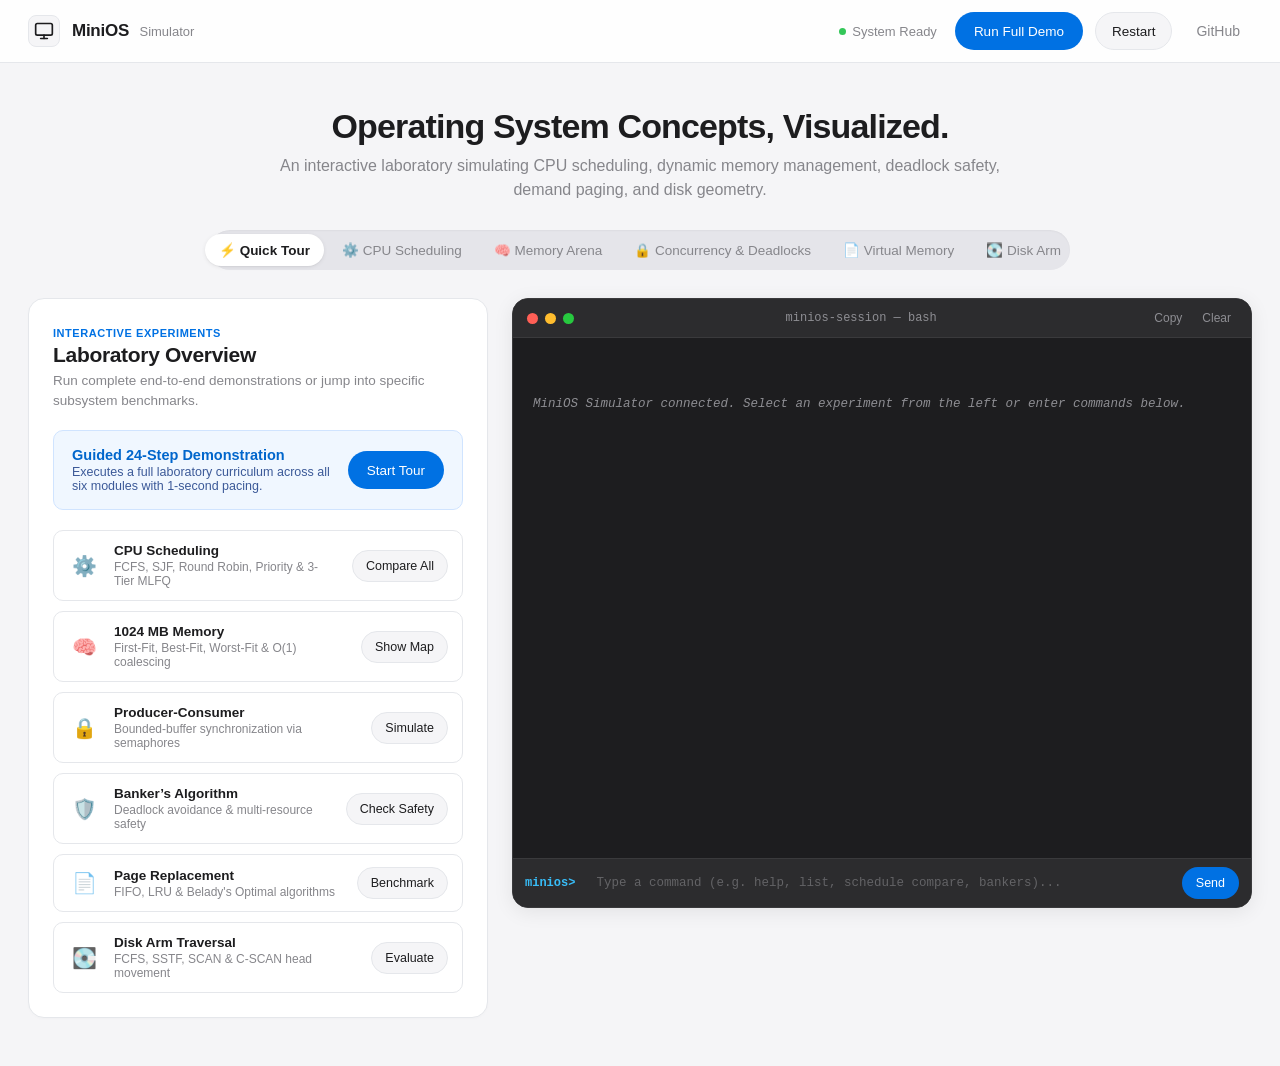
==== index.html @ 54616dd8 "feat(ui): redesign web UI with Apple Minimal Light aesthetic and segmented module tabs" ====
<!DOCTYPE html>
<html lang="en">
<head>
  <meta charset="UTF-8">
  <meta name="viewport" content="width=device-width, initial-scale=1.0">
  <title>MiniOS — Operating System Simulator</title>
  <link rel="stylesheet" href="style.css?v=3.0">
</head>
<body>

  <!-- Top Navigation Bar (Apple Minimal Light) -->
  <header class="navbar">
    <div class="nav-container">
      <div class="nav-brand">
        <div class="nav-logo">
          <svg width="20" height="20" viewBox="0 0 24 24" fill="none" stroke="currentColor" stroke-width="2" stroke-linecap="round" stroke-linejoin="round">
            <rect x="2" y="3" width="20" height="14" rx="2" ry="2"></rect>
            <line x1="8" y1="21" x2="16" y2="21"></line>
            <line x1="12" y1="17" x2="12" y2="21"></line>
          </svg>
        </div>
        <div>
          <span class="brand-title">MiniOS</span>
          <span class="brand-tag">Simulator</span>
        </div>
      </div>

      <div class="nav-actions">
        <span class="status-indicator" id="statusBadge">
          <span class="status-dot"></span>
          System Ready
        </span>
        <button class="btn btn-primary" id="fullDemoBtn" onclick="toggleFullDemo()">Run Full Demo</button>
        <button class="btn btn-secondary" onclick="resetSession()">Restart</button>
        <a href="https://github.com/aarushdubey/MiniOS" target="_blank" class="nav-link">GitHub</a>
      </div>
    </div>
  </header>

  <!-- Main Content Lane -->
  <main class="page-body">
    <div class="content-wrapper">

      <!-- Hero Header -->
      <section class="hero-header">
        <h1 class="hero-title">Operating System Concepts, Visualized.</h1>
        <p class="hero-subtext">
          An interactive laboratory simulating CPU scheduling, dynamic memory management, deadlock safety, demand paging, and disk geometry.
        </p>
      </section>

      <!-- Apple Segmented Control (Module Switcher) -->
      <nav class="segmented-control" role="tablist">
        <button class="seg-btn active" onclick="switchTab('overview')" id="tabBtn-overview" role="tab" aria-selected="true">
          <span>⚡ Quick Tour</span>
        </button>
        <button class="seg-btn" onclick="switchTab('cpu')" id="tabBtn-cpu" role="tab" aria-selected="false">
          <span>⚙️ CPU Scheduling</span>
        </button>
        <button class="seg-btn" onclick="switchTab('memory')" id="tabBtn-memory" role="tab" aria-selected="false">
          <span>🧠 Memory Arena</span>
        </button>
        <button class="seg-btn" onclick="switchTab('sync')" id="tabBtn-sync" role="tab" aria-selected="false">
          <span>🔒 Concurrency &amp; Deadlocks</span>
        </button>
        <button class="seg-btn" onclick="switchTab('paging')" id="tabBtn-paging" role="tab" aria-selected="false">
          <span>📄 Virtual Memory</span>
        </button>
        <button class="seg-btn" onclick="switchTab('disk')" id="tabBtn-disk" role="tab" aria-selected="false">
          <span>💽 Disk Arm</span>
        </button>
      </nav>

      <!-- Workspace: 2-Column Split (Module Controls + macOS Terminal Window) -->
      <div class="workspace-grid">

        <!-- Left Column: Active Module Panel -->
        <section class="panel-column">

          <!-- TAB 1: OVERVIEW & QUICK TOUR -->
          <div class="module-card tab-pane active" id="tab-overview">
            <div class="card-header-clean">
              <span class="card-eyebrow">Interactive Experiments</span>
              <h2 class="card-title">Laboratory Overview</h2>
              <p class="card-desc">Run complete end-to-end demonstrations or jump into specific subsystem benchmarks.</p>
            </div>

            <!-- Hero Action Box -->
            <div class="hero-action-box">
              <div class="action-box-content">
                <h3>Guided 24-Step Demonstration</h3>
                <p>Executes a full laboratory curriculum across all six modules with 1-second pacing.</p>
              </div>
              <button class="btn btn-primary" onclick="toggleFullDemo()">Start Tour</button>
            </div>

            <div class="overview-grid">
              <!-- Item 1 -->
              <div class="overview-tile" onclick="switchTab('cpu')">
                <div class="tile-icon">⚙️</div>
                <div class="tile-body">
                  <h4>CPU Scheduling</h4>
                  <p>FCFS, SJF, Round Robin, Priority &amp; 3-Tier MLFQ</p>
                </div>
                <button class="btn btn-secondary btn-sm" onclick="event.stopPropagation(); runCommand('schedule compare')">Compare All</button>
              </div>

              <!-- Item 2 -->
              <div class="overview-tile" onclick="switchTab('memory')">
                <div class="tile-icon">🧠</div>
                <div class="tile-body">
                  <h4>1024 MB Memory</h4>
                  <p>First-Fit, Best-Fit, Worst-Fit &amp; O(1) coalescing</p>
                </div>
                <button class="btn btn-secondary btn-sm" onclick="event.stopPropagation(); runCommand('mem_status')">Show Map</button>
              </div>

              <!-- Item 3 -->
              <div class="overview-tile" onclick="switchTab('sync')">
                <div class="tile-icon">🔒</div>
                <div class="tile-body">
                  <h4>Producer-Consumer</h4>
                  <p>Bounded-buffer synchronization via semaphores</p>
                </div>
                <button class="btn btn-secondary btn-sm" onclick="event.stopPropagation(); runCommand('producer_consumer')">Simulate</button>
              </div>

              <!-- Item 4 -->
              <div class="overview-tile" onclick="switchTab('sync')">
                <div class="tile-icon">🛡️</div>
                <div class="tile-body">
                  <h4>Banker’s Algorithm</h4>
                  <p>Deadlock avoidance &amp; multi-resource safety</p>
                </div>
                <button class="btn btn-secondary btn-sm" onclick="event.stopPropagation(); runBankers()">Check Safety</button>
              </div>

              <!-- Item 5 -->
              <div class="overview-tile" onclick="switchTab('paging')">
                <div class="tile-icon">📄</div>
                <div class="tile-body">
                  <h4>Page Replacement</h4>
                  <p>FIFO, LRU &amp; Belady's Optimal algorithms</p>
                </div>
                <button class="btn btn-secondary btn-sm" onclick="event.stopPropagation(); runPage('compare')">Benchmark</button>
              </div>

              <!-- Item 6 -->
              <div class="overview-tile" onclick="switchTab('disk')">
                <div class="tile-icon">💽</div>
                <div class="tile-body">
                  <h4>Disk Arm Traversal</h4>
                  <p>FCFS, SSTF, SCAN &amp; C-SCAN head movement</p>
                </div>
                <button class="btn btn-secondary btn-sm" onclick="event.stopPropagation(); runDisk('compare')">Evaluate</button>
              </div>
            </div>
          </div>

          <!-- TAB 2: CPU SCHEDULING -->
          <div class="module-card tab-pane" id="tab-cpu">
            <div class="card-header-clean">
              <span class="card-eyebrow">Unit II • Process Management</span>
              <h2 class="card-title">CPU Scheduling &amp; Process Control</h2>
              <p class="card-desc">Create processes in the Process Table (PCB) and test dispatching policies.</p>
            </div>

            <!-- Form: Create Process -->
            <div class="form-section">
              <label class="section-label">Create Process</label>
              <div class="input-grid-4">
                <div class="field">
                  <span class="field-label">Name</span>
                  <input type="text" id="procName" value="P1" placeholder="P1">
                </div>
                <div class="field">
                  <span class="field-label">Burst (ms)</span>
                  <input type="number" id="procBurst" value="5" min="1">
                </div>
                <div class="field">
                  <span class="field-label">Priority</span>
                  <input type="number" id="procPriority" value="2" min="1" max="10">
                </div>
                <div class="field">
                  <span class="field-label">Arrival</span>
                  <input type="number" id="procArrival" value="0" min="0">
                </div>
              </div>

              <div class="button-row">
                <button class="btn btn-primary btn-sm" onclick="createProcess()">Add Process</button>
                <button class="btn btn-secondary btn-sm" onclick="loadSampleProcesses()">Load Sample Jobs (P1–P5)</button>
                <button class="btn btn-secondary btn-sm" onclick="runCommand('list')">List PCB Table</button>
                <button class="btn btn-outline-danger btn-sm" onclick="runCommand('clear_all')">Clear All</button>
              </div>
            </div>

            <!-- Form: Schedulers -->
            <div class="form-section">
              <label class="section-label">Run Scheduling Algorithms</label>
              <div class="button-wrap">
                <button class="btn btn-secondary btn-sm" onclick="runCommand('schedule fcfs')">FCFS</button>
                <button class="btn btn-secondary btn-sm" onclick="runCommand('schedule sjf')">SJF (Shortest Job)</button>
                <button class="btn btn-secondary btn-sm" onclick="runCommand('schedule priority')">Priority</button>
                <button class="btn btn-secondary btn-sm" onclick="runCommand('schedule mlfq')">MLFQ (3 Tiers)</button>
              </div>

              <!-- Round Robin Row -->
              <div class="inline-control-row">
                <span class="inline-label">Round Robin Quantum:</span>
                <input type="number" id="rrQuantum" value="2" min="1" class="compact-input">
                <button class="btn btn-secondary btn-sm" onclick="runRR()">Run RR</button>
              </div>

              <!-- Compare All CTA -->
              <div class="cta-banner">
                <button class="btn btn-primary w-full" onclick="runCommand('schedule compare')">
                  Compare All 5 Algorithms Side-by-Side
                </button>
              </div>
            </div>

            <!-- Terminate Process -->
            <div class="form-section">
              <div class="inline-control-row">
                <span class="inline-label">Kill Process by PID:</span>
                <input type="number" id="killPid" value="0" min="0" class="compact-input">
                <button class="btn btn-outline-danger btn-sm" onclick="killProcess()">Terminate</button>
              </div>
            </div>
          </div>

          <!-- TAB 3: MEMORY MANAGEMENT -->
          <div class="module-card tab-pane" id="tab-memory">
            <div class="card-header-clean">
              <span class="card-eyebrow">Unit III • Memory Hierarchy</span>
              <h2 class="card-title">1024 MB Dynamic Memory Arena</h2>
              <p class="card-desc">Contiguous partition allocation with First-Fit, Best-Fit, Worst-Fit and bidirectional coalescing.</p>
            </div>

            <div class="form-section">
              <label class="section-label">Memory Request</label>
              <div class="input-grid-3">
                <div class="field">
                  <span class="field-label">Process Tag</span>
                  <input type="text" id="memProcName" value="P1">
                </div>
                <div class="field">
                  <span class="field-label">Size (MB)</span>
                  <input type="number" id="memSize" value="128" min="1" max="1024">
                </div>
                <div class="field">
                  <span class="field-label">Placement Policy</span>
                  <select id="memPolicy" class="select-field">
                    <option value="ff">First Fit (ff)</option>
                    <option value="bf">Best Fit (bf)</option>
                    <option value="wf">Worst Fit (wf)</option>
                  </select>
                </div>
              </div>

              <div class="button-row">
                <button class="btn btn-primary btn-sm" onclick="allocMemory()">Allocate Block</button>
                <button class="btn btn-secondary btn-sm" onclick="freeMemory()">Free Block</button>
                <button class="btn btn-secondary btn-sm" onclick="runCommand('mem_status')">Show Memory Map</button>
                <button class="btn btn-outline-danger btn-sm" onclick="runCommand('mem_reset')">Reset Arena</button>
              </div>
            </div>

            <div class="note-box">
              <strong>Coalescing Mechanism:</strong> When a memory block is freed, MiniOS checks adjacent neighbor nodes in the doubly-linked arena and merges them in O(1) time to eliminate external fragmentation.
            </div>
          </div>

          <!-- TAB 4: CONCURRENCY & DEADLOCKS -->
          <div class="module-card tab-pane" id="tab-sync">
            <div class="card-header-clean">
              <span class="card-eyebrow">Unit III • Synchronization &amp; Deadlocks</span>
              <h2 class="card-title">Concurrency &amp; Safety Verification</h2>
              <p class="card-desc">Simulate Dijkstra’s counting semaphores and evaluate resource-allocation safety states.</p>
            </div>

            <!-- Bounded Buffer -->
            <div class="form-section">
              <label class="section-label">Producer-Consumer (5-Slot Bounded Buffer)</label>
              <p class="field-help">Governed by counting semaphores <code>empty=5</code>, <code>full=0</code>, and binary semaphore <code>mutex=1</code>.</p>
              <div class="button-row">
                <button class="btn btn-primary btn-sm" onclick="runCommand('producer_consumer')">Run Full Simulation</button>
                <button class="btn btn-secondary btn-sm" onclick="runCommand('sync_produce')">Produce Step</button>
                <button class="btn btn-secondary btn-sm" onclick="runCommand('sync_consume')">Consume Step</button>
              </div>
            </div>

            <!-- Banker's Algorithm -->
            <div class="form-section">
              <label class="section-label">Banker’s Deadlock Avoidance Algorithm</label>
              <p class="field-help">Checks whether resources can be allocated without leading to circular wait (Dijkstra’s safety condition: <code>Need[i] &le; Work</code>).</p>
              <div class="button-row">
                <button class="btn btn-primary btn-sm" onclick="runBankers()">Verify Safe State &amp; Sequence</button>
              </div>
            </div>
          </div>

          <!-- TAB 5: VIRTUAL MEMORY -->
          <div class="module-card tab-pane" id="tab-paging">
            <div class="card-header-clean">
              <span class="card-eyebrow">Unit III • Virtual Memory Paging</span>
              <h2 class="card-title">Page Replacement Algorithms</h2>
              <p class="card-desc">Simulate demand paging page faults and quantify hit ratios across physical frames.</p>
            </div>

            <div class="form-section">
              <label class="section-label">Paging Configuration</label>
              <div class="input-grid-2">
                <div class="field" style="max-width: 130px;">
                  <span class="field-label">Frames</span>
                  <input type="number" id="pageFrames" value="3" min="1" max="10">
                </div>
                <div class="field">
                  <span class="field-label">Reference String</span>
                  <input type="text" id="pageRef" value="7,0,1,2,0,3,0,4,2,3,0,3">
                </div>
              </div>

              <div class="button-row">
                <button class="btn btn-secondary btn-sm" onclick="runPage('fifo')">FIFO</button>
                <button class="btn btn-secondary btn-sm" onclick="runPage('lru')">LRU</button>
                <button class="btn btn-secondary btn-sm" onclick="runPage('optimal')">Optimal (Bélády)</button>
                <button class="btn btn-primary btn-sm" onclick="runPage('compare')">Compare All 3</button>
              </div>
            </div>

            <div class="preset-pills">
              <span class="inline-label">Workload Presets:</span>
              <button class="pill-chip" onclick="document.getElementById('pageRef').value='7,0,1,2,0,3,0,4,2,3,0,3'; runPage('compare');">Textbook (12 refs)</button>
              <button class="pill-chip" onclick="document.getElementById('pageRef').value='1,2,3,4,1,2,5,1,2,3,4,5'; runPage('compare');">Bélády’s Anomaly Test</button>
            </div>
          </div>

          <!-- TAB 6: DISK ARM SCHEDULING -->
          <div class="module-card tab-pane" id="tab-disk">
            <div class="card-header-clean">
              <span class="card-eyebrow">Unit III • Secondary Storage</span>
              <h2 class="card-title">Disk Arm Head Scheduling</h2>
              <p class="card-desc">Simulate mechanical seek movements across a 200-cylinder magnetic disk track.</p>
            </div>

            <div class="form-section">
              <label class="section-label">Disk Request Queue</label>
              <div class="input-grid-2">
                <div class="field" style="max-width: 140px;">
                  <span class="field-label">Initial Head (0-199)</span>
                  <input type="number" id="diskHead" value="53" min="0" max="199">
                </div>
                <div class="field">
                  <span class="field-label">Cylinder Requests</span>
                  <input type="text" id="diskRequests" value="98,183,37,122,14,124,65,67">
                </div>
              </div>

              <div class="button-row">
                <button class="btn btn-secondary btn-sm" onclick="runDisk('fcfs')">FCFS</button>
                <button class="btn btn-secondary btn-sm" onclick="runDisk('sstf')">SSTF (Shortest Seek)</button>
                <button class="btn btn-secondary btn-sm" onclick="runDisk('scan')">SCAN (Elevator)</button>
                <button class="btn btn-secondary btn-sm" onclick="runDisk('cscan')">C-SCAN (Circular)</button>
                <button class="btn btn-primary btn-sm" onclick="runDisk('compare')">Compare All</button>
              </div>
            </div>

            <div class="note-box">
              <strong>Observation:</strong> SSTF reduces head movement by over 60% relative to FCFS, while SCAN and C-SCAN prevent cylinder starvation.
            </div>
          </div>

        </section>

        <!-- Right Column: macOS Terminal Window (Clean Monospace Console) -->
        <section class="console-column">
          <div class="mac-window">
            
            <!-- Window Titlebar -->
            <div class="window-titlebar">
              <div class="traffic-lights">
                <span class="light red" onclick="clearTerminal()" title="Clear"></span>
                <span class="light yellow" onclick="resetSession()" title="Restart"></span>
                <span class="light green" onclick="toggleFullDemo()" title="Run Demo"></span>
              </div>
              <div class="window-title" id="terminalTitle">minios-session — bash</div>
              <div class="window-actions">
                <button class="window-btn" onclick="copyTerminalText()" title="Copy Output">Copy</button>
                <button class="window-btn" onclick="clearTerminal()" title="Clear Output">Clear</button>
              </div>
            </div>

            <!-- Console Body -->
            <div class="terminal-body" id="terminalOutput">
              <div class="welcome-text">MiniOS Simulator connected. Select an experiment from the left or enter commands below.</div>
            </div>

            <!-- Command Line Input Bar -->
            <div class="command-bar">
              <span class="command-prompt">minios&gt;</span>
              <input type="text" id="cliInput" placeholder="Type a command (e.g. help, list, schedule compare, bankers)..." autocomplete="off">
              <button class="btn btn-primary btn-sm" id="sendBtn" onclick="handleCliSend()">Send</button>
            </div>

          </div>
        </section>

      </div>

    </div>
  </main>

  <script src="app.js?v=3.0"></script>
</body>
</html>
---- style.css ----
/* MiniOS — Apple Minimal Light Design System */

:root {
  /* Apple Minimal Light Palette */
  --primary: #0071E3;
  --secondary: #0066CC;
  --tertiary: #1D1D1F;
  --neutral: #F5F5F7;
  --surface: #FFFFFF;
  --on-surface: #1D1D1F;
  --border: #E5E7EB;
  --border-strong: #D1D5DB;
  --muted: #86868B;
  --error: #D92D20;
  --success: #34C759;

  /* Terminal Window Palette */
  --term-bg: #1D1D1F;
  --term-header: #2C2C2E;
  --term-border: #3A3A3C;
  --term-text: #F5F5F7;
  --term-muted: #8E8E93;

  /* Typography Stack */
  --font-sans: -apple-system, BlinkMacSystemFont, "SF Pro Display", "SF Pro Text", "Helvetica Neue", Helvetica, Arial, sans-serif;
  --font-mono: "SF Mono", "JetBrains Mono", Menlo, Monaco, Consolas, monospace;

  /* Radii */
  --radius-sm: 6px;
  --radius-md: 10px;
  --radius-lg: 16px;
  --radius-xl: 20px;
  --radius-full: 9999px;

  /* Transitions */
  --ease-apple: cubic-bezier(0.16, 1, 0.3, 1);
}

/* Global Reset */
* {
  box-sizing: border-box;
  margin: 0;
  padding: 0;
  -webkit-font-smoothing: antialiased;
  -moz-osx-font-smoothing: grayscale;
}

body {
  background-color: var(--neutral);
  color: var(--on-surface);
  font-family: var(--font-sans);
  min-height: 100vh;
  display: flex;
  flex-direction: column;
  overflow-x: hidden;
}

/* ==========================================================================
   Top Navigation Bar (Apple Style Minimal)
   ========================================================================== */
.navbar {
  position: sticky;
  top: 0;
  z-index: 100;
  background: rgba(255, 255, 255, 0.85);
  backdrop-filter: blur(20px);
  -webkit-backdrop-filter: blur(20px);
  border-bottom: 1px solid var(--border);
}

.nav-container {
  max-width: 1400px;
  margin: 0 auto;
  padding: 12px 28px;
  display: flex;
  align-items: center;
  justify-content: space-between;
}

.nav-brand {
  display: flex;
  align-items: center;
  gap: 12px;
}

.nav-logo {
  width: 32px;
  height: 32px;
  border-radius: 8px;
  background: var(--neutral);
  border: 1px solid var(--border);
  display: flex;
  align-items: center;
  justify-content: center;
  color: var(--tertiary);
}

.brand-title {
  font-size: 17px;
  font-weight: 600;
  color: var(--tertiary);
  letter-spacing: -0.015em;
}

.brand-tag {
  font-size: 13px;
  color: var(--muted);
  margin-left: 6px;
}

.nav-actions {
  display: flex;
  align-items: center;
  gap: 12px;
}

.status-indicator {
  display: inline-flex;
  align-items: center;
  gap: 6px;
  font-size: 13px;
  color: var(--muted);
  font-weight: 400;
  margin-right: 6px;
}

.status-dot {
  width: 7px;
  height: 7px;
  border-radius: 50%;
  background-color: var(--success);
}

.nav-link {
  font-size: 14px;
  color: var(--muted);
  text-decoration: none;
  padding: 8px 12px;
  border-radius: var(--radius-full);
  transition: color 0.15s ease;
}

.nav-link:hover {
  color: var(--primary);
}

/* ==========================================================================
   Page Body & Centered Editorial Container
   ========================================================================== */
.page-body {
  flex: 1;
  padding: 24px 28px 48px;
}

.content-wrapper {
  max-width: 1400px;
  margin: 0 auto;
}

/* Hero Section */
.hero-header {
  text-align: center;
  padding: 20px 0 28px;
  max-width: 760px;
  margin: 0 auto;
}

.hero-title {
  font-size: 34px;
  font-weight: 700;
  line-height: 1.15;
  letter-spacing: -0.025em;
  color: var(--tertiary);
  margin-bottom: 8px;
}

.hero-subtext {
  font-size: 16px;
  line-height: 1.5;
  color: var(--muted);
}

/* ==========================================================================
   Apple Segmented Control (Module Selector Pill Bar)
   ========================================================================== */
.segmented-control {
  display: flex;
  align-items: center;
  justify-content: center;
  gap: 4px;
  background-color: #E5E5EA;
  padding: 4px;
  border-radius: var(--radius-full);
  max-width: 860px;
  margin: 0 auto 28px;
  box-shadow: inset 0 1px 2px rgba(0, 0, 0, 0.04);
}

.seg-btn {
  flex: 1;
  padding: 8px 14px;
  font-size: 13.5px;
  font-weight: 500;
  font-family: var(--font-sans);
  color: var(--muted);
  background: transparent;
  border: none;
  border-radius: var(--radius-full);
  cursor: pointer;
  transition: all 0.2s var(--ease-apple);
  white-space: nowrap;
  display: flex;
  align-items: center;
  justify-content: center;
}

.seg-btn:hover {
  color: var(--tertiary);
}

.seg-btn.active {
  background-color: var(--surface);
  color: var(--tertiary);
  font-weight: 600;
  box-shadow: 0 1px 4px rgba(0, 0, 0, 0.08), 0 1px 1px rgba(0, 0, 0, 0.03);
}

/* ==========================================================================
   Workspace Grid (2-Column Split: Controls + macOS Terminal Window)
   ========================================================================== */
.workspace-grid {
  display: grid;
  grid-template-columns: 460px 1fr;
  gap: 24px;
  align-items: start;
}

/* ==========================================================================
   Module Card Components (Apple Style Cards)
   ========================================================================== */
.panel-column {
  min-width: 0;
}

.module-card {
  background-color: var(--surface);
  border: 1px solid var(--border);
  border-radius: var(--radius-lg);
  padding: 24px;
  box-shadow: 0 1px 3px rgba(0, 0, 0, 0.02);
}

.tab-pane {
  display: none;
}

.tab-pane.active {
  display: block;
  animation: fadeIn 0.2s var(--ease-apple);
}

@keyframes fadeIn {
  from { opacity: 0; transform: translateY(4px); }
  to { opacity: 1; transform: translateY(0); }
}

.card-header-clean {
  margin-bottom: 20px;
}

.card-eyebrow {
  display: inline-block;
  font-size: 11px;
  font-weight: 600;
  text-transform: uppercase;
  letter-spacing: 0.05em;
  color: var(--primary);
  margin-bottom: 4px;
}

.card-title {
  font-size: 21px;
  font-weight: 700;
  letter-spacing: -0.015em;
  color: var(--tertiary);
  margin-bottom: 4px;
}

.card-desc {
  font-size: 13.5px;
  color: var(--muted);
  line-height: 1.45;
}

/* Hero Action Box (Overview) */
.hero-action-box {
  display: flex;
  align-items: center;
  justify-content: space-between;
  gap: 16px;
  background-color: #F0F7FF;
  border: 1px solid #D0E4FF;
  border-radius: var(--radius-md);
  padding: 16px 18px;
  margin-bottom: 20px;
}

.action-box-content h3 {
  font-size: 14.5px;
  font-weight: 600;
  color: var(--secondary);
  margin-bottom: 2px;
}

.action-box-content p {
  font-size: 12.5px;
  color: #3B5998;
}

/* Overview Tiles Grid */
.overview-grid {
  display: grid;
  grid-template-columns: 1fr;
  gap: 10px;
}

.overview-tile {
  display: flex;
  align-items: center;
  gap: 14px;
  padding: 12px 14px;
  border-radius: var(--radius-md);
  border: 1px solid var(--border);
  background-color: var(--surface);
  transition: all 0.15s ease;
  cursor: pointer;
}

.overview-tile:hover {
  background-color: var(--neutral);
  border-color: var(--border-strong);
}

.tile-icon {
  font-size: 20px;
  width: 32px;
  text-align: center;
}

.tile-body {
  flex: 1;
}

.tile-body h4 {
  font-size: 13.5px;
  font-weight: 600;
  color: var(--tertiary);
  margin-bottom: 2px;
}

.tile-body p {
  font-size: 12px;
  color: var(--muted);
}

/* Forms & Fields */
.form-section {
  padding-bottom: 18px;
  margin-bottom: 18px;
  border-bottom: 1px solid var(--border);
}

.form-section:last-child {
  border-bottom: none;
  padding-bottom: 0;
  margin-bottom: 0;
}

.section-label {
  display: block;
  font-size: 12px;
  font-weight: 600;
  text-transform: uppercase;
  letter-spacing: 0.04em;
  color: var(--muted);
  margin-bottom: 10px;
}

.field-help {
  font-size: 12.5px;
  color: var(--muted);
  margin-bottom: 12px;
}

.field-help code {
  font-family: var(--font-mono);
  background-color: var(--neutral);
  padding: 2px 5px;
  border-radius: 4px;
  font-size: 11.5px;
  color: var(--tertiary);
}

.input-grid-4 {
  display: grid;
  grid-template-columns: repeat(4, 1fr);
  gap: 10px;
  margin-bottom: 12px;
}

.input-grid-3 {
  display: grid;
  grid-template-columns: repeat(3, 1fr);
  gap: 10px;
  margin-bottom: 12px;
}

.input-grid-2 {
  display: grid;
  grid-template-columns: auto 1fr;
  gap: 10px;
  margin-bottom: 12px;
}

.field {
  display: flex;
  flex-direction: column;
  gap: 4px;
}

.field-label {
  font-size: 11.5px;
  font-weight: 500;
  color: var(--muted);
}

input[type="text"],
input[type="number"],
select.select-field {
  background-color: var(--surface);
  border: 1px solid var(--border);
  color: var(--tertiary);
  padding: 8px 11px;
  border-radius: var(--radius-md);
  font-size: 13px;
  font-family: var(--font-sans);
  outline: none;
  width: 100%;
  transition: border-color 0.15s ease, box-shadow 0.15s ease;
}

input:focus,
select:focus {
  border-color: var(--primary);
  box-shadow: 0 0 0 3px rgba(0, 113, 227, 0.12);
}

.compact-input {
  width: 70px !important;
  text-align: center;
}

.inline-control-row {
  display: flex;
  align-items: center;
  gap: 10px;
  margin-top: 12px;
}

.inline-label {
  font-size: 13px;
  color: var(--muted);
  font-weight: 500;
}

.button-row {
  display: flex;
  flex-wrap: wrap;
  align-items: center;
  gap: 8px;
}

.button-wrap {
  display: flex;
  flex-wrap: wrap;
  gap: 8px;
  margin-bottom: 12px;
}

.cta-banner {
  margin-top: 14px;
}

.w-full {
  width: 100%;
}

.note-box {
  background-color: var(--neutral);
  border-radius: var(--radius-md);
  padding: 12px 14px;
  font-size: 12.5px;
  line-height: 1.45;
  color: var(--muted);
}

.note-box strong {
  color: var(--tertiary);
}

.preset-pills {
  display: flex;
  align-items: center;
  flex-wrap: wrap;
  gap: 8px;
  margin-top: 12px;
}

.pill-chip {
  background-color: var(--neutral);
  border: 1px solid var(--border);
  border-radius: var(--radius-full);
  padding: 5px 12px;
  font-size: 12px;
  color: var(--secondary);
  cursor: pointer;
  font-family: var(--font-sans);
  transition: all 0.15s ease;
}

.pill-chip:hover {
  background-color: #EAEAEF;
  color: var(--primary);
}

/* ==========================================================================
   Buttons (Apple Capsule Shape)
   ========================================================================== */
.btn {
  display: inline-flex;
  align-items: center;
  justify-content: center;
  border-radius: var(--radius-full);
  font-family: var(--font-sans);
  font-weight: 500;
  font-size: 13.5px;
  cursor: pointer;
  text-decoration: none;
  white-space: nowrap;
  transition: all 0.15s ease;
  border: 1px solid transparent;
}

.btn:active {
  transform: scale(0.98);
}

/* Button Primary: Signature Apple Blue */
.btn-primary {
  background-color: var(--primary);
  color: #FFFFFF;
  padding: 9px 18px;
  height: 38px;
}

.btn-primary:hover {
  background-color: var(--secondary);
}

/* Button Secondary: Subtle Gray Capsule */
.btn-secondary {
  background-color: var(--neutral);
  color: var(--tertiary);
  border-color: var(--border);
  padding: 8px 16px;
  height: 38px;
}

.btn-secondary:hover {
  background-color: #EBEBED;
  border-color: var(--border-strong);
}

/* Button Danger Outline */
.btn-outline-danger {
  background-color: transparent;
  color: var(--error);
  border-color: rgba(217, 45, 32, 0.25);
  padding: 8px 14px;
}

.btn-outline-danger:hover {
  background-color: #FEF2F2;
  border-color: var(--error);
}

.btn-sm {
  height: 32px;
  padding: 6px 13px;
  font-size: 12.5px;
}

/* ==========================================================================
   macOS Terminal Window Screen
   ========================================================================== */
.console-column {
  min-width: 0;
}

.mac-window {
  background-color: var(--term-bg);
  border: 1px solid var(--term-border);
  border-radius: var(--radius-lg);
  overflow: hidden;
  display: flex;
  flex-direction: column;
  box-shadow: 0 4px 20px rgba(0, 0, 0, 0.08);
}

.window-titlebar {
  background-color: var(--term-header);
  border-bottom: 1px solid var(--term-border);
  padding: 10px 14px;
  display: flex;
  align-items: center;
  justify-content: space-between;
}

.traffic-lights {
  display: flex;
  align-items: center;
  gap: 7px;
}

.light {
  width: 11px;
  height: 11px;
  border-radius: 50%;
  display: inline-block;
  cursor: pointer;
}

.light.red { background-color: #FF5F56; }
.light.yellow { background-color: #FFBD2E; }
.light.green { background-color: #27C93F; }

.window-title {
  font-family: var(--font-mono);
  font-size: 12px;
  color: var(--term-muted);
  user-select: none;
}

.window-actions {
  display: flex;
  align-items: center;
  gap: 8px;
}

.window-btn {
  background: transparent;
  border: none;
  color: var(--term-muted);
  font-size: 12px;
  font-family: var(--font-sans);
  cursor: pointer;
  padding: 2px 6px;
  border-radius: 4px;
  transition: color 0.15s ease;
}

.window-btn:hover {
  color: var(--term-text);
  background-color: rgba(255, 255, 255, 0.08);
}

/* Terminal Body */
.terminal-body {
  height: 520px;
  overflow-y: auto;
  padding: 18px 20px;
  font-family: var(--font-mono);
  font-size: 12.5px;
  line-height: 1.55;
  color: var(--term-text);
  white-space: pre-wrap;
  word-break: break-word;
}

.terminal-body::-webkit-scrollbar {
  width: 8px;
}

.terminal-body::-webkit-scrollbar-track {
  background: transparent;
}

.terminal-body::-webkit-scrollbar-thumb {
  background: #3A3A3C;
  border-radius: 4px;
}

.welcome-text {
  color: var(--term-muted);
  margin-bottom: 12px;
  font-style: italic;
}

.step-banner {
  background-color: rgba(0, 113, 227, 0.12);
  border-left: 3px solid var(--primary);
  color: #38BDF8;
  padding: 6px 10px;
  margin: 10px 0;
  font-weight: 500;
  border-radius: 0 4px 4px 0;
}

/* ANSI Colors in Terminal */
.ansi-red { color: #F87171; font-weight: 600; }
.ansi-green { color: #4ADE80; font-weight: 600; }
.ansi-yellow { color: #FDE047; }
.ansi-blue { color: #60A5FA; }
.ansi-magenta { color: #F472B6; }
.ansi-cyan { color: #38BDF8; font-weight: 600; }
.ansi-white { color: #F8FAFC; }

/* Interactive Command Bar */
.command-bar {
  background-color: var(--term-header);
  border-top: 1px solid var(--term-border);
  padding: 8px 12px;
  display: flex;
  align-items: center;
  gap: 10px;
}

.command-prompt {
  font-family: var(--font-mono);
  font-size: 12px;
  color: #38BDF8;
  font-weight: 600;
  user-select: none;
}

.command-bar input {
  flex: 1;
  background: transparent;
  border: none;
  outline: none;
  color: #FFFFFF;
  font-family: var(--font-mono);
  font-size: 12.5px;
}

.command-bar input::placeholder {
  color: #636366;
}

/* ==========================================================================
   Responsive Adaptability (No cut-off at 100%, 67%, or 125%)
   ========================================================================== */
@media (max-width: 1100px) {
  .workspace-grid {
    grid-template-columns: 1fr;
  }

  .terminal-body {
    height: 420px;
  }
}

@media (max-width: 768px) {
  .page-body {
    padding: 16px 16px 36px;
  }

  .segmented-control {
    flex-wrap: wrap;
    border-radius: var(--radius-md);
  }

  .seg-btn {
    flex: 1 1 45%;
    font-size: 12.5px;
  }

  .input-grid-4,
  .input-grid-3 {
    grid-template-columns: 1fr 1fr;
  }
}
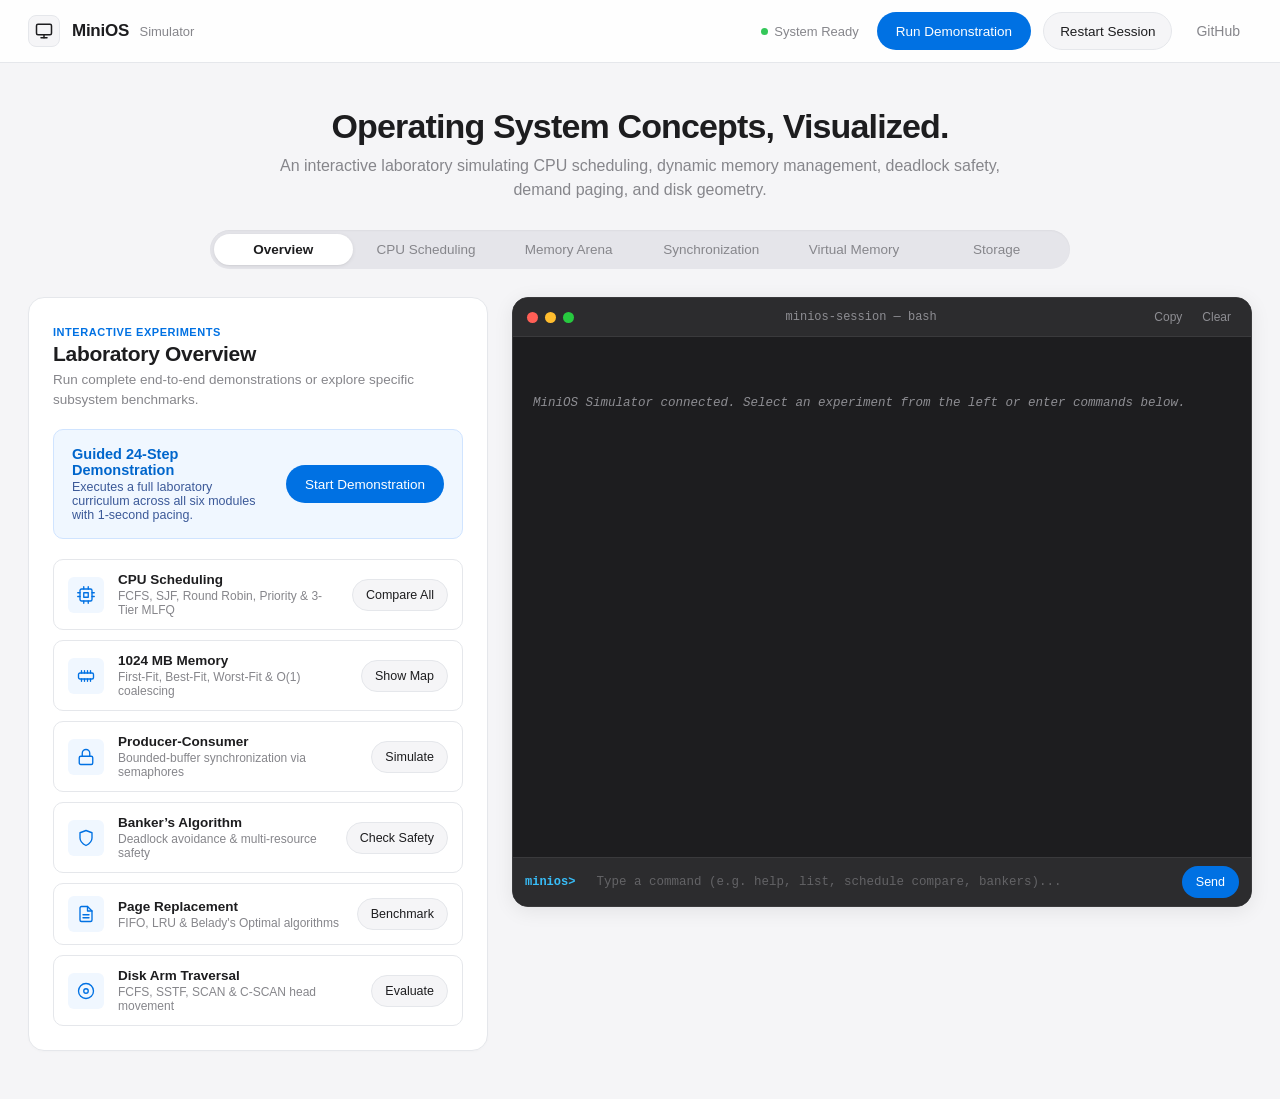
==== commit fa9c36c5: "style(ui): remove all emojis and adopt clean Apple typography and vector symbols" ====
--- a/index.html
+++ b/index.html
@@ -4,7 +4,7 @@
   <meta charset="UTF-8">
   <meta name="viewport" content="width=device-width, initial-scale=1.0">
   <title>MiniOS — Operating System Simulator</title>
-  <link rel="stylesheet" href="style.css?v=3.0">
+  <link rel="stylesheet" href="style.css?v=3.1">
 </head>
 <body>
 
@@ -13,7 +13,7 @@
     <div class="nav-container">
       <div class="nav-brand">
         <div class="nav-logo">
-          <svg width="20" height="20" viewBox="0 0 24 24" fill="none" stroke="currentColor" stroke-width="2" stroke-linecap="round" stroke-linejoin="round">
+          <svg width="18" height="18" viewBox="0 0 24 24" fill="none" stroke="currentColor" stroke-width="2" stroke-linecap="round" stroke-linejoin="round">
             <rect x="2" y="3" width="20" height="14" rx="2" ry="2"></rect>
             <line x1="8" y1="21" x2="16" y2="21"></line>
             <line x1="12" y1="17" x2="12" y2="21"></line>
@@ -30,8 +30,8 @@
           <span class="status-dot"></span>
           System Ready
         </span>
-        <button class="btn btn-primary" id="fullDemoBtn" onclick="toggleFullDemo()">Run Full Demo</button>
-        <button class="btn btn-secondary" onclick="resetSession()">Restart</button>
+        <button class="btn btn-primary" id="fullDemoBtn" onclick="toggleFullDemo()">Run Demonstration</button>
+        <button class="btn btn-secondary" onclick="resetSession()">Restart Session</button>
         <a href="https://github.com/aarushdubey/MiniOS" target="_blank" class="nav-link">GitHub</a>
       </div>
     </div>
@@ -52,22 +52,22 @@
       <!-- Apple Segmented Control (Module Switcher) -->
       <nav class="segmented-control" role="tablist">
         <button class="seg-btn active" onclick="switchTab('overview')" id="tabBtn-overview" role="tab" aria-selected="true">
-          <span>⚡ Quick Tour</span>
+          <span>Overview</span>
         </button>
         <button class="seg-btn" onclick="switchTab('cpu')" id="tabBtn-cpu" role="tab" aria-selected="false">
-          <span>⚙️ CPU Scheduling</span>
+          <span>CPU Scheduling</span>
         </button>
         <button class="seg-btn" onclick="switchTab('memory')" id="tabBtn-memory" role="tab" aria-selected="false">
-          <span>🧠 Memory Arena</span>
+          <span>Memory Arena</span>
         </button>
         <button class="seg-btn" onclick="switchTab('sync')" id="tabBtn-sync" role="tab" aria-selected="false">
-          <span>🔒 Concurrency &amp; Deadlocks</span>
+          <span>Synchronization</span>
         </button>
         <button class="seg-btn" onclick="switchTab('paging')" id="tabBtn-paging" role="tab" aria-selected="false">
-          <span>📄 Virtual Memory</span>
+          <span>Virtual Memory</span>
         </button>
         <button class="seg-btn" onclick="switchTab('disk')" id="tabBtn-disk" role="tab" aria-selected="false">
-          <span>💽 Disk Arm</span>
+          <span>Storage</span>
         </button>
       </nav>
 
@@ -82,7 +82,7 @@
             <div class="card-header-clean">
               <span class="card-eyebrow">Interactive Experiments</span>
               <h2 class="card-title">Laboratory Overview</h2>
-              <p class="card-desc">Run complete end-to-end demonstrations or jump into specific subsystem benchmarks.</p>
+              <p class="card-desc">Run complete end-to-end demonstrations or explore specific subsystem benchmarks.</p>
             </div>
 
             <!-- Hero Action Box -->
@@ -91,13 +91,19 @@
                 <h3>Guided 24-Step Demonstration</h3>
                 <p>Executes a full laboratory curriculum across all six modules with 1-second pacing.</p>
               </div>
-              <button class="btn btn-primary" onclick="toggleFullDemo()">Start Tour</button>
+              <button class="btn btn-primary" onclick="toggleFullDemo()">Start Demonstration</button>
             </div>
 
             <div class="overview-grid">
-              <!-- Item 1 -->
+              <!-- Item 1: CPU Scheduling -->
               <div class="overview-tile" onclick="switchTab('cpu')">
-                <div class="tile-icon">⚙️</div>
+                <div class="tile-icon">
+                  <svg width="18" height="18" viewBox="0 0 24 24" fill="none" stroke="currentColor" stroke-width="1.8" stroke-linecap="round" stroke-linejoin="round">
+                    <rect x="4" y="4" width="16" height="16" rx="2"></rect>
+                    <rect x="9" y="9" width="6" height="6"></rect>
+                    <path d="M9 1v3M15 1v3M9 20v3M15 20v3M20 9h3M20 14h3M1 9h3M1 14h3"></path>
+                  </svg>
+                </div>
                 <div class="tile-body">
                   <h4>CPU Scheduling</h4>
                   <p>FCFS, SJF, Round Robin, Priority &amp; 3-Tier MLFQ</p>
@@ -105,9 +111,14 @@
                 <button class="btn btn-secondary btn-sm" onclick="event.stopPropagation(); runCommand('schedule compare')">Compare All</button>
               </div>
 
-              <!-- Item 2 -->
+              <!-- Item 2: Memory Arena -->
               <div class="overview-tile" onclick="switchTab('memory')">
-                <div class="tile-icon">🧠</div>
+                <div class="tile-icon">
+                  <svg width="18" height="18" viewBox="0 0 24 24" fill="none" stroke="currentColor" stroke-width="1.8" stroke-linecap="round" stroke-linejoin="round">
+                    <path d="M6 19v-3M10 19v-3M14 19v-3M18 19v-3M6 8V5M10 8V5M14 8V5M18 8V5"></path>
+                    <rect x="2" y="8" width="20" height="8" rx="2"></rect>
+                  </svg>
+                </div>
                 <div class="tile-body">
                   <h4>1024 MB Memory</h4>
                   <p>First-Fit, Best-Fit, Worst-Fit &amp; O(1) coalescing</p>
@@ -115,9 +126,14 @@
                 <button class="btn btn-secondary btn-sm" onclick="event.stopPropagation(); runCommand('mem_status')">Show Map</button>
               </div>
 
-              <!-- Item 3 -->
+              <!-- Item 3: Concurrency -->
               <div class="overview-tile" onclick="switchTab('sync')">
-                <div class="tile-icon">🔒</div>
+                <div class="tile-icon">
+                  <svg width="18" height="18" viewBox="0 0 24 24" fill="none" stroke="currentColor" stroke-width="1.8" stroke-linecap="round" stroke-linejoin="round">
+                    <rect x="3" y="11" width="18" height="11" rx="2" ry="2"></rect>
+                    <path d="M7 11V7a5 5 0 0 1 10 0v4"></path>
+                  </svg>
+                </div>
                 <div class="tile-body">
                   <h4>Producer-Consumer</h4>
                   <p>Bounded-buffer synchronization via semaphores</p>
@@ -125,9 +141,13 @@
                 <button class="btn btn-secondary btn-sm" onclick="event.stopPropagation(); runCommand('producer_consumer')">Simulate</button>
               </div>
 
-              <!-- Item 4 -->
+              <!-- Item 4: Deadlocks -->
               <div class="overview-tile" onclick="switchTab('sync')">
-                <div class="tile-icon">🛡️</div>
+                <div class="tile-icon">
+                  <svg width="18" height="18" viewBox="0 0 24 24" fill="none" stroke="currentColor" stroke-width="1.8" stroke-linecap="round" stroke-linejoin="round">
+                    <path d="M12 22s8-4 8-10V5l-8-3-8 3v7c0 6 8 10 8 10z"></path>
+                  </svg>
+                </div>
                 <div class="tile-body">
                   <h4>Banker’s Algorithm</h4>
                   <p>Deadlock avoidance &amp; multi-resource safety</p>
@@ -135,9 +155,16 @@
                 <button class="btn btn-secondary btn-sm" onclick="event.stopPropagation(); runBankers()">Check Safety</button>
               </div>
 
-              <!-- Item 5 -->
+              <!-- Item 5: Virtual Memory -->
               <div class="overview-tile" onclick="switchTab('paging')">
-                <div class="tile-icon">📄</div>
+                <div class="tile-icon">
+                  <svg width="18" height="18" viewBox="0 0 24 24" fill="none" stroke="currentColor" stroke-width="1.8" stroke-linecap="round" stroke-linejoin="round">
+                    <path d="M14 2H6a2 2 0 0 0-2 2v16a2 2 0 0 0 2 2h12a2 2 0 0 0 2-2V8z"></path>
+                    <polyline points="14 2 14 8 20 8"></polyline>
+                    <line x1="16" y1="13" x2="8" y2="13"></line>
+                    <line x1="16" y1="17" x2="8" y2="17"></line>
+                  </svg>
+                </div>
                 <div class="tile-body">
                   <h4>Page Replacement</h4>
                   <p>FIFO, LRU &amp; Belady's Optimal algorithms</p>
@@ -145,9 +172,14 @@
                 <button class="btn btn-secondary btn-sm" onclick="event.stopPropagation(); runPage('compare')">Benchmark</button>
               </div>
 
-              <!-- Item 6 -->
+              <!-- Item 6: Disk Arm -->
               <div class="overview-tile" onclick="switchTab('disk')">
-                <div class="tile-icon">💽</div>
+                <div class="tile-icon">
+                  <svg width="18" height="18" viewBox="0 0 24 24" fill="none" stroke="currentColor" stroke-width="1.8" stroke-linecap="round" stroke-linejoin="round">
+                    <circle cx="12" cy="12" r="10"></circle>
+                    <circle cx="12" cy="12" r="3"></circle>
+                  </svg>
+                </div>
                 <div class="tile-body">
                   <h4>Disk Arm Traversal</h4>
                   <p>FCFS, SSTF, SCAN &amp; C-SCAN head movement</p>
@@ -160,8 +192,8 @@
           <!-- TAB 2: CPU SCHEDULING -->
           <div class="module-card tab-pane" id="tab-cpu">
             <div class="card-header-clean">
-              <span class="card-eyebrow">Unit II • Process Management</span>
-              <h2 class="card-title">CPU Scheduling &amp; Process Control</h2>
+              <span class="card-eyebrow">Process Management</span>
+              <h2 class="card-title">CPU Scheduling &amp; Dispatching</h2>
               <p class="card-desc">Create processes in the Process Table (PCB) and test dispatching policies.</p>
             </div>
 
@@ -189,8 +221,8 @@
 
               <div class="button-row">
                 <button class="btn btn-primary btn-sm" onclick="createProcess()">Add Process</button>
-                <button class="btn btn-secondary btn-sm" onclick="loadSampleProcesses()">Load Sample Jobs (P1–P5)</button>
-                <button class="btn btn-secondary btn-sm" onclick="runCommand('list')">List PCB Table</button>
+                <button class="btn btn-secondary btn-sm" onclick="loadSampleProcesses()">Load Workload (P1–P5)</button>
+                <button class="btn btn-secondary btn-sm" onclick="runCommand('list')">Inspect Process Table</button>
                 <button class="btn btn-outline-danger btn-sm" onclick="runCommand('clear_all')">Clear All</button>
               </div>
             </div>
@@ -215,7 +247,7 @@
               <!-- Compare All CTA -->
               <div class="cta-banner">
                 <button class="btn btn-primary w-full" onclick="runCommand('schedule compare')">
-                  Compare All 5 Algorithms Side-by-Side
+                  Compare All Scheduling Policies Side-by-Side
                 </button>
               </div>
             </div>
@@ -223,7 +255,7 @@
             <!-- Terminate Process -->
             <div class="form-section">
               <div class="inline-control-row">
-                <span class="inline-label">Kill Process by PID:</span>
+                <span class="inline-label">Terminate Process by PID:</span>
                 <input type="number" id="killPid" value="0" min="0" class="compact-input">
                 <button class="btn btn-outline-danger btn-sm" onclick="killProcess()">Terminate</button>
               </div>
@@ -233,7 +265,7 @@
           <!-- TAB 3: MEMORY MANAGEMENT -->
           <div class="module-card tab-pane" id="tab-memory">
             <div class="card-header-clean">
-              <span class="card-eyebrow">Unit III • Memory Hierarchy</span>
+              <span class="card-eyebrow">Memory Management</span>
               <h2 class="card-title">1024 MB Dynamic Memory Arena</h2>
               <p class="card-desc">Contiguous partition allocation with First-Fit, Best-Fit, Worst-Fit and bidirectional coalescing.</p>
             </div>
@@ -262,22 +294,22 @@
               <div class="button-row">
                 <button class="btn btn-primary btn-sm" onclick="allocMemory()">Allocate Block</button>
                 <button class="btn btn-secondary btn-sm" onclick="freeMemory()">Free Block</button>
-                <button class="btn btn-secondary btn-sm" onclick="runCommand('mem_status')">Show Memory Map</button>
+                <button class="btn btn-secondary btn-sm" onclick="runCommand('mem_status')">Inspect Memory Arena</button>
                 <button class="btn btn-outline-danger btn-sm" onclick="runCommand('mem_reset')">Reset Arena</button>
               </div>
             </div>
 
             <div class="note-box">
-              <strong>Coalescing Mechanism:</strong> When a memory block is freed, MiniOS checks adjacent neighbor nodes in the doubly-linked arena and merges them in O(1) time to eliminate external fragmentation.
+              <strong>Coalescing Mechanism:</strong> When a memory block is freed, MiniOS inspects adjacent neighbor nodes in the doubly-linked arena and merges them in O(1) time to eliminate external fragmentation.
             </div>
           </div>
 
           <!-- TAB 4: CONCURRENCY & DEADLOCKS -->
           <div class="module-card tab-pane" id="tab-sync">
             <div class="card-header-clean">
-              <span class="card-eyebrow">Unit III • Synchronization &amp; Deadlocks</span>
+              <span class="card-eyebrow">Synchronization &amp; Deadlocks</span>
               <h2 class="card-title">Concurrency &amp; Safety Verification</h2>
-              <p class="card-desc">Simulate Dijkstra’s counting semaphores and evaluate resource-allocation safety states.</p>
+              <p class="card-desc">Inspect Dijkstra’s counting semaphores and evaluate resource-allocation safety states.</p>
             </div>
 
             <!-- Bounded Buffer -->
@@ -286,17 +318,17 @@
               <p class="field-help">Governed by counting semaphores <code>empty=5</code>, <code>full=0</code>, and binary semaphore <code>mutex=1</code>.</p>
               <div class="button-row">
                 <button class="btn btn-primary btn-sm" onclick="runCommand('producer_consumer')">Run Full Simulation</button>
-                <button class="btn btn-secondary btn-sm" onclick="runCommand('sync_produce')">Produce Step</button>
-                <button class="btn btn-secondary btn-sm" onclick="runCommand('sync_consume')">Consume Step</button>
+                <button class="btn btn-secondary btn-sm" onclick="runCommand('sync_produce')">Produce Item</button>
+                <button class="btn btn-secondary btn-sm" onclick="runCommand('sync_consume')">Consume Item</button>
               </div>
             </div>
 
             <!-- Banker's Algorithm -->
             <div class="form-section">
               <label class="section-label">Banker’s Deadlock Avoidance Algorithm</label>
-              <p class="field-help">Checks whether resources can be allocated without leading to circular wait (Dijkstra’s safety condition: <code>Need[i] &le; Work</code>).</p>
-              <div class="button-row">
-                <button class="btn btn-primary btn-sm" onclick="runBankers()">Verify Safe State &amp; Sequence</button>
+              <p class="field-help">Verifies whether resources can be allocated without leading to circular wait (Dijkstra’s safety condition: <code>Need[i] &le; Work</code>).</p>
+              <div class="button-row">
+                <button class="btn btn-primary btn-sm" onclick="runBankers()">Evaluate Banker's Safety</button>
               </div>
             </div>
           </div>
@@ -304,7 +336,7 @@
           <!-- TAB 5: VIRTUAL MEMORY -->
           <div class="module-card tab-pane" id="tab-paging">
             <div class="card-header-clean">
-              <span class="card-eyebrow">Unit III • Virtual Memory Paging</span>
+              <span class="card-eyebrow">Virtual Memory</span>
               <h2 class="card-title">Page Replacement Algorithms</h2>
               <p class="card-desc">Simulate demand paging page faults and quantify hit ratios across physical frames.</p>
             </div>
@@ -326,21 +358,21 @@
                 <button class="btn btn-secondary btn-sm" onclick="runPage('fifo')">FIFO</button>
                 <button class="btn btn-secondary btn-sm" onclick="runPage('lru')">LRU</button>
                 <button class="btn btn-secondary btn-sm" onclick="runPage('optimal')">Optimal (Bélády)</button>
-                <button class="btn btn-primary btn-sm" onclick="runPage('compare')">Compare All 3</button>
+                <button class="btn btn-primary btn-sm" onclick="runPage('compare')">Compare Page Policies</button>
               </div>
             </div>
 
             <div class="preset-pills">
               <span class="inline-label">Workload Presets:</span>
-              <button class="pill-chip" onclick="document.getElementById('pageRef').value='7,0,1,2,0,3,0,4,2,3,0,3'; runPage('compare');">Textbook (12 refs)</button>
-              <button class="pill-chip" onclick="document.getElementById('pageRef').value='1,2,3,4,1,2,5,1,2,3,4,5'; runPage('compare');">Bélády’s Anomaly Test</button>
+              <button class="pill-chip" onclick="document.getElementById('pageRef').value='7,0,1,2,0,3,0,4,2,3,0,3'; runPage('compare');">Textbook String (12 refs)</button>
+              <button class="pill-chip" onclick="document.getElementById('pageRef').value='1,2,3,4,1,2,5,1,2,3,4,5'; runPage('compare');">Bélády’s Anomaly String</button>
             </div>
           </div>
 
           <!-- TAB 6: DISK ARM SCHEDULING -->
           <div class="module-card tab-pane" id="tab-disk">
             <div class="card-header-clean">
-              <span class="card-eyebrow">Unit III • Secondary Storage</span>
+              <span class="card-eyebrow">Secondary Storage</span>
               <h2 class="card-title">Disk Arm Head Scheduling</h2>
               <p class="card-desc">Simulate mechanical seek movements across a 200-cylinder magnetic disk track.</p>
             </div>
@@ -363,7 +395,7 @@
                 <button class="btn btn-secondary btn-sm" onclick="runDisk('sstf')">SSTF (Shortest Seek)</button>
                 <button class="btn btn-secondary btn-sm" onclick="runDisk('scan')">SCAN (Elevator)</button>
                 <button class="btn btn-secondary btn-sm" onclick="runDisk('cscan')">C-SCAN (Circular)</button>
-                <button class="btn btn-primary btn-sm" onclick="runDisk('compare')">Compare All</button>
+                <button class="btn btn-primary btn-sm" onclick="runDisk('compare')">Compare Seek Trajectories</button>
               </div>
             </div>
 
@@ -412,6 +444,6 @@
     </div>
   </main>
 
-  <script src="app.js?v=3.0"></script>
+  <script src="app.js?v=3.1"></script>
 </body>
 </html>
--- a/style.css
+++ b/style.css
@@ -342,9 +342,19 @@
 }
 
 .tile-icon {
-  font-size: 20px;
-  width: 32px;
-  text-align: center;
+  width: 36px;
+  height: 36px;
+  border-radius: var(--radius-sm);
+  background-color: #F0F7FF;
+  color: var(--primary);
+  display: flex;
+  align-items: center;
+  justify-content: center;
+  flex-shrink: 0;
+}
+
+.tile-icon svg {
+  display: block;
 }
 
 .tile-body {
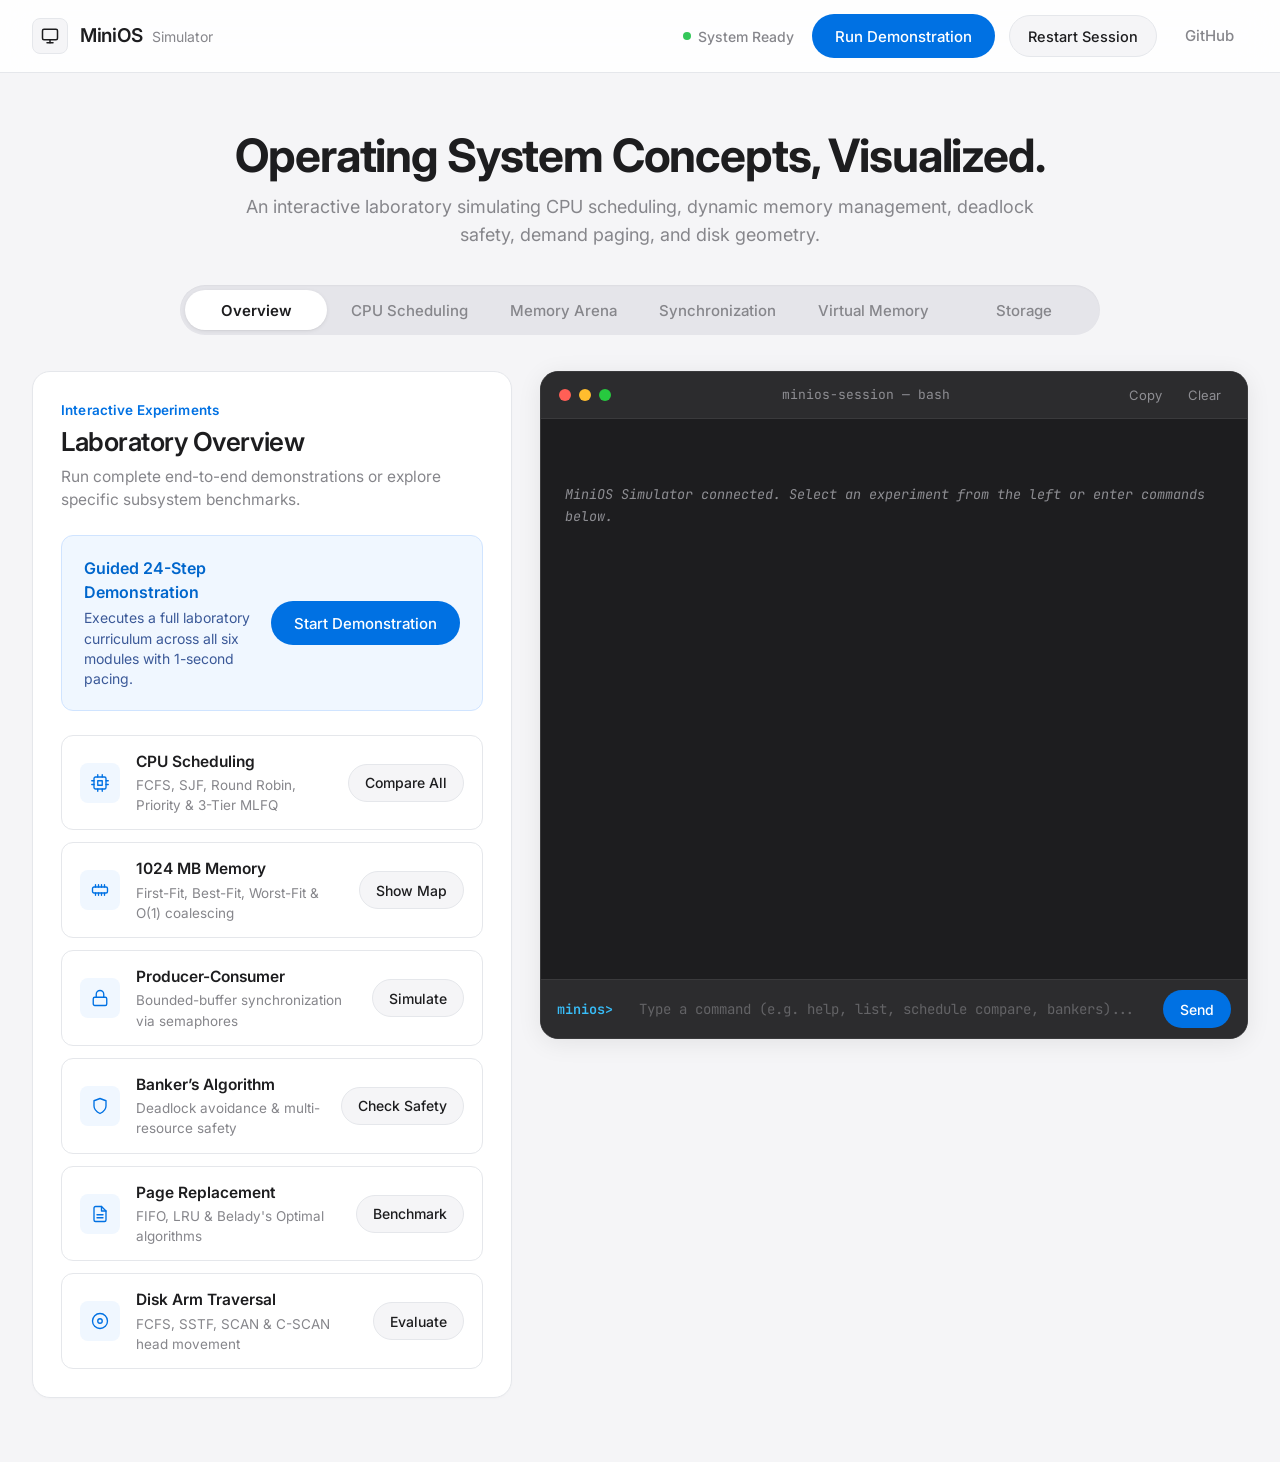
==== commit 164cbf4c: "style(ui): elevate typography scale to Apple standard sizes and human styling" ====
--- a/index.html
+++ b/index.html
@@ -4,7 +4,10 @@
   <meta charset="UTF-8">
   <meta name="viewport" content="width=device-width, initial-scale=1.0">
   <title>MiniOS — Operating System Simulator</title>
-  <link rel="stylesheet" href="style.css?v=3.1">
+  <link rel="preconnect" href="https://fonts.googleapis.com">
+  <link rel="preconnect" href="https://fonts.gstatic.com" crossorigin>
+  <link href="https://fonts.googleapis.com/css2?family=Inter:wght@400;500;600;700&family=JetBrains+Mono:wght@400;500&display=swap" rel="stylesheet">
+  <link rel="stylesheet" href="style.css?v=3.2">
 </head>
 <body>
 
--- a/style.css
+++ b/style.css
@@ -21,15 +21,15 @@
   --term-text: #F5F5F7;
   --term-muted: #8E8E93;
 
-  /* Typography Stack */
-  --font-sans: -apple-system, BlinkMacSystemFont, "SF Pro Display", "SF Pro Text", "Helvetica Neue", Helvetica, Arial, sans-serif;
-  --font-mono: "SF Mono", "JetBrains Mono", Menlo, Monaco, Consolas, monospace;
+  /* Typography Stack (Apple SF Pro & Inter metric parity) */
+  --font-sans: "SF Pro Display", "SF Pro Text", "SF Pro", -apple-system, BlinkMacSystemFont, "Inter", "Helvetica Neue", Helvetica, Arial, sans-serif;
+  --font-mono: "SF Mono", "JetBrains Mono", Menlo, Monaco, Consolas, "Liberation Mono", monospace;
 
   /* Radii */
-  --radius-sm: 6px;
-  --radius-md: 10px;
-  --radius-lg: 16px;
-  --radius-xl: 20px;
+  --radius-sm: 8px;
+  --radius-md: 12px;
+  --radius-lg: 18px;
+  --radius-xl: 24px;
   --radius-full: 9999px;
 
   /* Transitions */
@@ -49,6 +49,8 @@
   background-color: var(--neutral);
   color: var(--on-surface);
   font-family: var(--font-sans);
+  font-size: 16px;
+  line-height: 1.5;
   min-height: 100vh;
   display: flex;
   flex-direction: column;
@@ -62,7 +64,7 @@
   position: sticky;
   top: 0;
   z-index: 100;
-  background: rgba(255, 255, 255, 0.85);
+  background: rgba(255, 255, 255, 0.88);
   backdrop-filter: blur(20px);
   -webkit-backdrop-filter: blur(20px);
   border-bottom: 1px solid var(--border);
@@ -71,7 +73,7 @@
 .nav-container {
   max-width: 1400px;
   margin: 0 auto;
-  padding: 12px 28px;
+  padding: 14px 32px;
   display: flex;
   align-items: center;
   justify-content: space-between;
@@ -84,9 +86,9 @@
 }
 
 .nav-logo {
-  width: 32px;
-  height: 32px;
-  border-radius: 8px;
+  width: 36px;
+  height: 36px;
+  border-radius: var(--radius-sm);
   background: var(--neutral);
   border: 1px solid var(--border);
   display: flex;
@@ -96,48 +98,50 @@
 }
 
 .brand-title {
-  font-size: 17px;
+  font-size: 19px;
   font-weight: 600;
   color: var(--tertiary);
   letter-spacing: -0.015em;
 }
 
 .brand-tag {
-  font-size: 13px;
+  font-size: 14px;
   color: var(--muted);
   margin-left: 6px;
+  font-weight: 400;
 }
 
 .nav-actions {
   display: flex;
   align-items: center;
-  gap: 12px;
+  gap: 14px;
 }
 
 .status-indicator {
   display: inline-flex;
   align-items: center;
-  gap: 6px;
-  font-size: 13px;
-  color: var(--muted);
-  font-weight: 400;
-  margin-right: 6px;
+  gap: 7px;
+  font-size: 14px;
+  color: var(--muted);
+  font-weight: 500;
+  margin-right: 4px;
 }
 
 .status-dot {
-  width: 7px;
-  height: 7px;
+  width: 8px;
+  height: 8px;
   border-radius: 50%;
   background-color: var(--success);
 }
 
 .nav-link {
-  font-size: 14px;
+  font-size: 15px;
   color: var(--muted);
   text-decoration: none;
-  padding: 8px 12px;
+  padding: 8px 14px;
   border-radius: var(--radius-full);
   transition: color 0.15s ease;
+  font-weight: 500;
 }
 
 .nav-link:hover {
@@ -149,7 +153,7 @@
    ========================================================================== */
 .page-body {
   flex: 1;
-  padding: 24px 28px 48px;
+  padding: 32px 32px 64px;
 }
 
 .content-wrapper {
@@ -160,24 +164,25 @@
 /* Hero Section */
 .hero-header {
   text-align: center;
-  padding: 20px 0 28px;
-  max-width: 760px;
+  padding: 24px 0 36px;
+  max-width: 820px;
   margin: 0 auto;
 }
 
 .hero-title {
-  font-size: 34px;
+  font-size: 46px;
   font-weight: 700;
-  line-height: 1.15;
+  line-height: 1.14;
   letter-spacing: -0.025em;
   color: var(--tertiary);
-  margin-bottom: 8px;
+  margin-bottom: 12px;
 }
 
 .hero-subtext {
-  font-size: 16px;
-  line-height: 1.5;
-  color: var(--muted);
+  font-size: 18px;
+  line-height: 1.55;
+  color: var(--muted);
+  font-weight: 400;
 }
 
 /* ==========================================================================
@@ -187,19 +192,19 @@
   display: flex;
   align-items: center;
   justify-content: center;
-  gap: 4px;
+  gap: 6px;
   background-color: #E5E5EA;
-  padding: 4px;
+  padding: 5px;
   border-radius: var(--radius-full);
-  max-width: 860px;
-  margin: 0 auto 28px;
+  max-width: 920px;
+  margin: 0 auto 36px;
   box-shadow: inset 0 1px 2px rgba(0, 0, 0, 0.04);
 }
 
 .seg-btn {
   flex: 1;
-  padding: 8px 14px;
-  font-size: 13.5px;
+  padding: 10px 18px;
+  font-size: 15px;
   font-weight: 500;
   font-family: var(--font-sans);
   color: var(--muted);
@@ -212,6 +217,7 @@
   display: flex;
   align-items: center;
   justify-content: center;
+  height: 40px;
 }
 
 .seg-btn:hover {
@@ -230,8 +236,8 @@
    ========================================================================== */
 .workspace-grid {
   display: grid;
-  grid-template-columns: 460px 1fr;
-  gap: 24px;
+  grid-template-columns: 480px 1fr;
+  gap: 28px;
   align-items: start;
 }
 
@@ -246,7 +252,7 @@
   background-color: var(--surface);
   border: 1px solid var(--border);
   border-radius: var(--radius-lg);
-  padding: 24px;
+  padding: 28px;
   box-shadow: 0 1px 3px rgba(0, 0, 0, 0.02);
 }
 
@@ -265,31 +271,32 @@
 }
 
 .card-header-clean {
-  margin-bottom: 20px;
+  margin-bottom: 24px;
 }
 
 .card-eyebrow {
-  display: inline-block;
-  font-size: 11px;
+  display: block;
+  font-size: 13.5px;
   font-weight: 600;
-  text-transform: uppercase;
-  letter-spacing: 0.05em;
   color: var(--primary);
-  margin-bottom: 4px;
+  margin-bottom: 6px;
+  letter-spacing: 0.01em;
 }
 
 .card-title {
-  font-size: 21px;
-  font-weight: 700;
-  letter-spacing: -0.015em;
-  color: var(--tertiary);
-  margin-bottom: 4px;
+  font-size: 26px;
+  font-weight: 600;
+  letter-spacing: -0.018em;
+  color: var(--tertiary);
+  margin-bottom: 6px;
+  line-height: 1.25;
 }
 
 .card-desc {
-  font-size: 13.5px;
-  color: var(--muted);
-  line-height: 1.45;
+  font-size: 15.5px;
+  color: var(--muted);
+  line-height: 1.5;
+  font-weight: 400;
 }
 
 /* Hero Action Box (Overview) */
@@ -297,38 +304,39 @@
   display: flex;
   align-items: center;
   justify-content: space-between;
-  gap: 16px;
+  gap: 18px;
   background-color: #F0F7FF;
   border: 1px solid #D0E4FF;
   border-radius: var(--radius-md);
-  padding: 16px 18px;
-  margin-bottom: 20px;
+  padding: 20px 22px;
+  margin-bottom: 24px;
 }
 
 .action-box-content h3 {
-  font-size: 14.5px;
+  font-size: 16px;
   font-weight: 600;
   color: var(--secondary);
-  margin-bottom: 2px;
+  margin-bottom: 4px;
 }
 
 .action-box-content p {
-  font-size: 12.5px;
+  font-size: 14px;
   color: #3B5998;
+  line-height: 1.45;
 }
 
 /* Overview Tiles Grid */
 .overview-grid {
   display: grid;
   grid-template-columns: 1fr;
-  gap: 10px;
+  gap: 12px;
 }
 
 .overview-tile {
   display: flex;
   align-items: center;
-  gap: 14px;
-  padding: 12px 14px;
+  gap: 16px;
+  padding: 14px 18px;
   border-radius: var(--radius-md);
   border: 1px solid var(--border);
   background-color: var(--surface);
@@ -342,8 +350,8 @@
 }
 
 .tile-icon {
-  width: 36px;
-  height: 36px;
+  width: 40px;
+  height: 40px;
   border-radius: var(--radius-sm);
   background-color: #F0F7FF;
   color: var(--primary);
@@ -362,21 +370,21 @@
 }
 
 .tile-body h4 {
+  font-size: 15.5px;
+  font-weight: 600;
+  color: var(--tertiary);
+  margin-bottom: 2px;
+}
+
+.tile-body p {
   font-size: 13.5px;
-  font-weight: 600;
-  color: var(--tertiary);
-  margin-bottom: 2px;
-}
-
-.tile-body p {
-  font-size: 12px;
   color: var(--muted);
 }
 
 /* Forms & Fields */
 .form-section {
-  padding-bottom: 18px;
-  margin-bottom: 18px;
+  padding-bottom: 22px;
+  margin-bottom: 22px;
   border-bottom: 1px solid var(--border);
 }
 
@@ -388,58 +396,58 @@
 
 .section-label {
   display: block;
-  font-size: 12px;
+  font-size: 14.5px;
   font-weight: 600;
-  text-transform: uppercase;
-  letter-spacing: 0.04em;
-  color: var(--muted);
-  margin-bottom: 10px;
+  color: var(--tertiary);
+  margin-bottom: 12px;
+  letter-spacing: -0.01em;
 }
 
 .field-help {
-  font-size: 12.5px;
-  color: var(--muted);
-  margin-bottom: 12px;
+  font-size: 14px;
+  color: var(--muted);
+  margin-bottom: 14px;
+  line-height: 1.5;
 }
 
 .field-help code {
   font-family: var(--font-mono);
   background-color: var(--neutral);
-  padding: 2px 5px;
+  padding: 2px 6px;
   border-radius: 4px;
-  font-size: 11.5px;
+  font-size: 13px;
   color: var(--tertiary);
 }
 
 .input-grid-4 {
   display: grid;
   grid-template-columns: repeat(4, 1fr);
-  gap: 10px;
-  margin-bottom: 12px;
+  gap: 12px;
+  margin-bottom: 14px;
 }
 
 .input-grid-3 {
   display: grid;
   grid-template-columns: repeat(3, 1fr);
-  gap: 10px;
-  margin-bottom: 12px;
+  gap: 12px;
+  margin-bottom: 14px;
 }
 
 .input-grid-2 {
   display: grid;
   grid-template-columns: auto 1fr;
-  gap: 10px;
-  margin-bottom: 12px;
+  gap: 12px;
+  margin-bottom: 14px;
 }
 
 .field {
   display: flex;
   flex-direction: column;
-  gap: 4px;
+  gap: 6px;
 }
 
 .field-label {
-  font-size: 11.5px;
+  font-size: 13.5px;
   font-weight: 500;
   color: var(--muted);
 }
@@ -450,12 +458,13 @@
   background-color: var(--surface);
   border: 1px solid var(--border);
   color: var(--tertiary);
-  padding: 8px 11px;
+  padding: 10px 14px;
   border-radius: var(--radius-md);
-  font-size: 13px;
+  font-size: 15px;
   font-family: var(--font-sans);
   outline: none;
   width: 100%;
+  height: 42px;
   transition: border-color 0.15s ease, box-shadow 0.15s ease;
 }
 
@@ -466,39 +475,40 @@
 }
 
 .compact-input {
-  width: 70px !important;
+  width: 76px !important;
   text-align: center;
+  font-size: 15px;
 }
 
 .inline-control-row {
   display: flex;
   align-items: center;
+  gap: 12px;
+  margin-top: 14px;
+}
+
+.inline-label {
+  font-size: 14.5px;
+  color: var(--tertiary);
+  font-weight: 500;
+}
+
+.button-row {
+  display: flex;
+  flex-wrap: wrap;
+  align-items: center;
   gap: 10px;
-  margin-top: 12px;
-}
-
-.inline-label {
-  font-size: 13px;
-  color: var(--muted);
-  font-weight: 500;
-}
-
-.button-row {
+}
+
+.button-wrap {
   display: flex;
   flex-wrap: wrap;
-  align-items: center;
-  gap: 8px;
-}
-
-.button-wrap {
-  display: flex;
-  flex-wrap: wrap;
-  gap: 8px;
-  margin-bottom: 12px;
+  gap: 10px;
+  margin-bottom: 14px;
 }
 
 .cta-banner {
-  margin-top: 14px;
+  margin-top: 16px;
 }
 
 .w-full {
@@ -508,9 +518,9 @@
 .note-box {
   background-color: var(--neutral);
   border-radius: var(--radius-md);
-  padding: 12px 14px;
-  font-size: 12.5px;
-  line-height: 1.45;
+  padding: 14px 18px;
+  font-size: 14px;
+  line-height: 1.5;
   color: var(--muted);
 }
 
@@ -522,16 +532,17 @@
   display: flex;
   align-items: center;
   flex-wrap: wrap;
-  gap: 8px;
-  margin-top: 12px;
+  gap: 10px;
+  margin-top: 14px;
 }
 
 .pill-chip {
   background-color: var(--neutral);
   border: 1px solid var(--border);
   border-radius: var(--radius-full);
-  padding: 5px 12px;
-  font-size: 12px;
+  padding: 7px 16px;
+  font-size: 13.5px;
+  font-weight: 500;
   color: var(--secondary);
   cursor: pointer;
   font-family: var(--font-sans);
@@ -544,7 +555,7 @@
 }
 
 /* ==========================================================================
-   Buttons (Apple Capsule Shape)
+   Buttons (Apple Capsule Shape with Standard Heights)
    ========================================================================== */
 .btn {
   display: inline-flex;
@@ -553,7 +564,7 @@
   border-radius: var(--radius-full);
   font-family: var(--font-sans);
   font-weight: 500;
-  font-size: 13.5px;
+  font-size: 15px;
   cursor: pointer;
   text-decoration: none;
   white-space: nowrap;
@@ -569,8 +580,8 @@
 .btn-primary {
   background-color: var(--primary);
   color: #FFFFFF;
-  padding: 9px 18px;
-  height: 38px;
+  padding: 11px 22px;
+  height: 44px;
 }
 
 .btn-primary:hover {
@@ -582,8 +593,9 @@
   background-color: var(--neutral);
   color: var(--tertiary);
   border-color: var(--border);
-  padding: 8px 16px;
-  height: 38px;
+  padding: 10px 18px;
+  height: 42px;
+  font-size: 14.5px;
 }
 
 .btn-secondary:hover {
@@ -596,7 +608,9 @@
   background-color: transparent;
   color: var(--error);
   border-color: rgba(217, 45, 32, 0.25);
-  padding: 8px 14px;
+  padding: 10px 18px;
+  height: 42px;
+  font-size: 14.5px;
 }
 
 .btn-outline-danger:hover {
@@ -605,9 +619,9 @@
 }
 
 .btn-sm {
-  height: 32px;
-  padding: 6px 13px;
-  font-size: 12.5px;
+  height: 38px;
+  padding: 8px 16px;
+  font-size: 14px;
 }
 
 /* ==========================================================================
@@ -624,13 +638,13 @@
   overflow: hidden;
   display: flex;
   flex-direction: column;
-  box-shadow: 0 4px 20px rgba(0, 0, 0, 0.08);
+  box-shadow: 0 4px 24px rgba(0, 0, 0, 0.08);
 }
 
 .window-titlebar {
   background-color: var(--term-header);
   border-bottom: 1px solid var(--term-border);
-  padding: 10px 14px;
+  padding: 12px 18px;
   display: flex;
   align-items: center;
   justify-content: space-between;
@@ -639,12 +653,12 @@
 .traffic-lights {
   display: flex;
   align-items: center;
-  gap: 7px;
+  gap: 8px;
 }
 
 .light {
-  width: 11px;
-  height: 11px;
+  width: 12px;
+  height: 12px;
   border-radius: 50%;
   display: inline-block;
   cursor: pointer;
@@ -656,7 +670,7 @@
 
 .window-title {
   font-family: var(--font-mono);
-  font-size: 12px;
+  font-size: 13px;
   color: var(--term-muted);
   user-select: none;
 }
@@ -664,17 +678,17 @@
 .window-actions {
   display: flex;
   align-items: center;
-  gap: 8px;
+  gap: 10px;
 }
 
 .window-btn {
   background: transparent;
   border: none;
   color: var(--term-muted);
-  font-size: 12px;
+  font-size: 13px;
   font-family: var(--font-sans);
   cursor: pointer;
-  padding: 2px 6px;
+  padding: 3px 8px;
   border-radius: 4px;
   transition: color 0.15s ease;
 }
@@ -686,12 +700,12 @@
 
 /* Terminal Body */
 .terminal-body {
-  height: 520px;
+  height: 560px;
   overflow-y: auto;
-  padding: 18px 20px;
+  padding: 22px 24px;
   font-family: var(--font-mono);
-  font-size: 12.5px;
-  line-height: 1.55;
+  font-size: 13.5px;
+  line-height: 1.6;
   color: var(--term-text);
   white-space: pre-wrap;
   word-break: break-word;
@@ -712,7 +726,7 @@
 
 .welcome-text {
   color: var(--term-muted);
-  margin-bottom: 12px;
+  margin-bottom: 14px;
   font-style: italic;
 }
 
@@ -720,9 +734,10 @@
   background-color: rgba(0, 113, 227, 0.12);
   border-left: 3px solid var(--primary);
   color: #38BDF8;
-  padding: 6px 10px;
-  margin: 10px 0;
+  padding: 8px 12px;
+  margin: 12px 0;
   font-weight: 500;
+  font-size: 13.5px;
   border-radius: 0 4px 4px 0;
 }
 
@@ -739,15 +754,15 @@
 .command-bar {
   background-color: var(--term-header);
   border-top: 1px solid var(--term-border);
-  padding: 8px 12px;
-  display: flex;
-  align-items: center;
-  gap: 10px;
+  padding: 10px 16px;
+  display: flex;
+  align-items: center;
+  gap: 12px;
 }
 
 .command-prompt {
   font-family: var(--font-mono);
-  font-size: 12px;
+  font-size: 13.5px;
   color: #38BDF8;
   font-weight: 600;
   user-select: none;
@@ -760,7 +775,8 @@
   outline: none;
   color: #FFFFFF;
   font-family: var(--font-mono);
-  font-size: 12.5px;
+  font-size: 14px;
+  height: 38px;
 }
 
 .command-bar input::placeholder {
@@ -776,13 +792,17 @@
   }
 
   .terminal-body {
-    height: 420px;
+    height: 460px;
   }
 }
 
 @media (max-width: 768px) {
   .page-body {
-    padding: 16px 16px 36px;
+    padding: 20px 18px 44px;
+  }
+
+  .hero-title {
+    font-size: 34px;
   }
 
   .segmented-control {
@@ -792,7 +812,7 @@
 
   .seg-btn {
     flex: 1 1 45%;
-    font-size: 12.5px;
+    font-size: 14px;
   }
 
   .input-grid-4,
